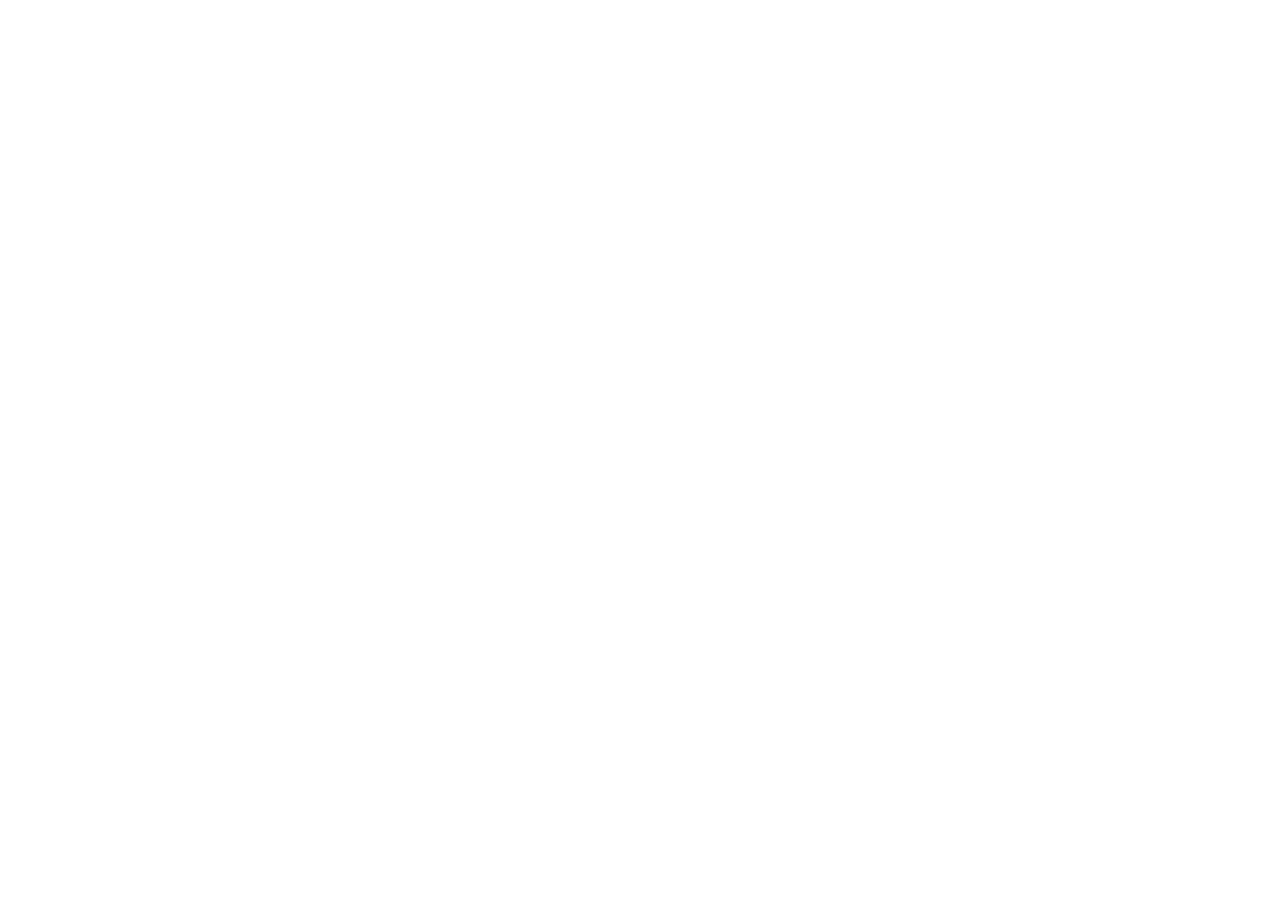
==== index.html @ f334a08d "linked files" ====
<!DOCTYPE html>
<html lang="en">
<head>
    <meta charset="UTF-8">
    <meta http-equiv="X-UA-Compatible" content="IE=edge">
    <meta name="viewport" content="width=device-width, initial-scale=1.0">
    <link rel="stylesheet" href="./style.css">
    <title>Search the museum</title>
</head>
<body>
    
</body>
<script src="./script.js"></script>
</html>
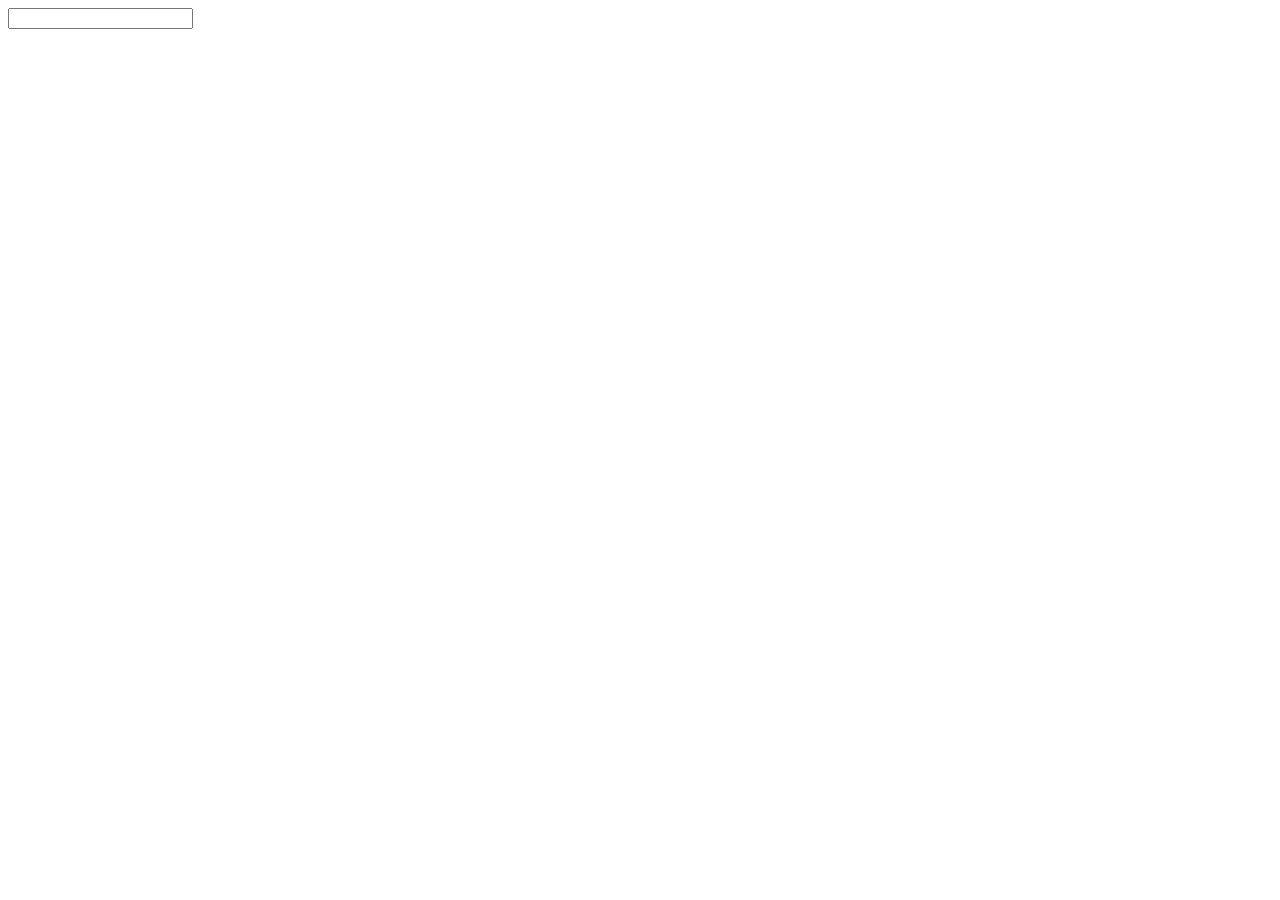
==== commit 3bebbf94: "Images show up" ====
--- a/index.html
+++ b/index.html
@@ -8,7 +8,9 @@
     <title>Search the museum</title>
 </head>
 <body>
-    
+    <form onsubmit="event.preventDefault(); return searchPieces();">
+        <input type="text">
+    </form>
 </body>
 <script src="./script.js"></script>
 </html>--- a/style.css
+++ b/style.css
@@ -0,0 +1,3 @@
+img {
+    max-width: 80vw;
+}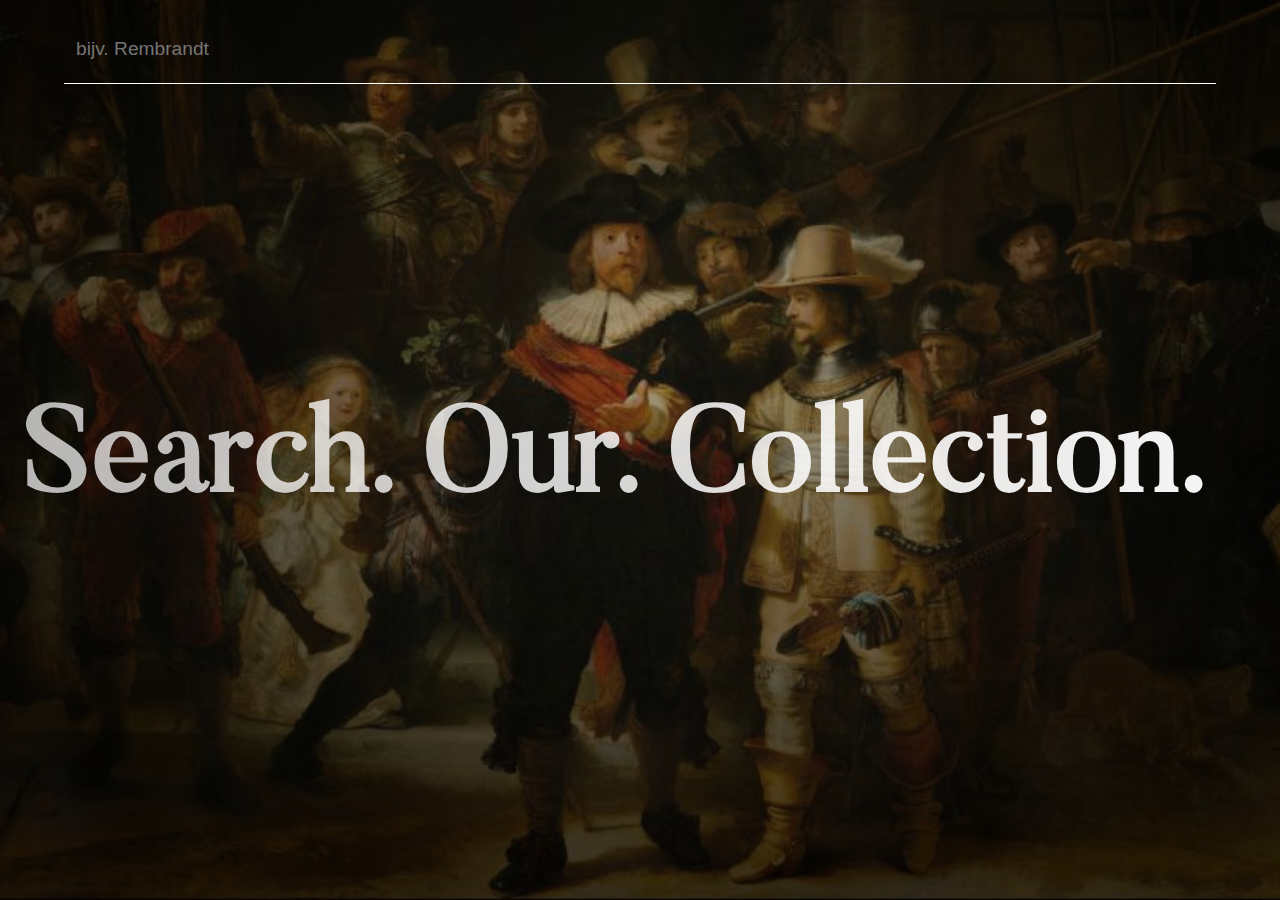
==== commit 8c055f24: "Styled css" ====
--- a/index.html
+++ b/index.html
@@ -8,9 +8,17 @@
     <title>Search the museum</title>
 </head>
 <body>
-    <form onsubmit="event.preventDefault(); return searchPieces();">
-        <input type="text">
-    </form>
+    <header>    
+        <h1>Search. Our. Collection.</h1>
+        
+    </header>
+    <main>
+        <form>
+            <input type="text" placeholder="bijv. Rembrandt">
+            <button type="button">Annuleren</button>
+        </form>
+        <section></section>
+    </main>
 </body>
-<script src="./script.js"></script>
+<script type="module" src="./script.js"></script>
 </html>--- a/style.css
+++ b/style.css
@@ -1,3 +1,143 @@
-img {
-    max-width: 80vw;
+@font-face {
+    font-family: Butler;
+    src: url(./assets/Fonts/Butler_Regular.otf);
+    font-weight: normal;
+}
+
+:root {
+    --heading-font: Butler;
+    --text-font: Helvetica, Arial;
+    --h1-fontsize: clamp(72px, 12vw, 120px);
+    --text-fontsize: clamp(18px, 2.5vw, 24px)
+}
+
+*, *::before, *::after {
+    margin: 0;
+    padding: 0;
+}
+
+body {
+    /* background: radial-gradient(100% 100% at 49.87% 0%, #2D2A22 0%, #000000 100%); */
+    background: radial-gradient(61.58% 61.58% at 49.87% 38.42%, rgba(45, 42, 34, 0.35) 0%, rgba(0, 0, 0, 0.74) 100%), url(./assets/Nachtwacht.jpeg);
+    background-size: cover;
+    background-position: 50% 100%;
+    background-repeat: no-repeat;
+    width: 100vw;
+    height: 100vh;
+    position: relative;
+}
+
+header {
+    padding: 0 24px;
+    height: 100vh;
+    overflow: hidden;
+    position: relative;
+    display: flex;
+    justify-content: center;
+    flex-direction: column;
+    position: relative;
+    z-index: 0;
+}
+header h1 {
+    font-size: var(--h1-fontsize);
+    background: -webkit-linear-gradient(180deg, #FFFFFF -10.75%, rgba(255, 255, 255, 0.7) 100%);
+    -webkit-background-clip: text;
+    -webkit-text-fill-color: transparent;
+    font-family: var(--heading-font);
+    margin-top: 24px;
+}
+
+form {
+    display: flex;
+    margin-top: 16px;
+}
+
+input {
+    height: 7.5vh;
+    background: transparent;
+    border: 0;
+    color: white;
+    border-bottom: 1px solid white; 
+    padding-left: 12px;
+    font-size: 1.2em;
+    min-width: 90%;
+    margin-left: 5%;
+    box-sizing: border-box;
+}
+
+input:focus {
+    outline: none;
+}
+
+form button {
+    background-color: transparent;
+    border: none;
+    color: white;
+    display: inline-block;
+    font-family: var(--text-font);
+    font-size: var(--text-fontsize);
+    padding: 0;
+    transform: translateX(20px);
+    opacity: 0;
+    width: 35%;
+    text-align: center;
+}
+
+
+main {
+    position: absolute;
+    left: 0;
+    right: 0;
+    bottom: 0;
+    top: 0;
+    z-index: 999;
+    background-color: #00000000;
+    overflow: hidden;
+}
+
+main section {
+    height: 60%;
+    width: 100%;
+    margin-top: 10%;
+    display: flex;
+    overflow-x: scroll;
+}
+
+
+/* Hide scrollbar */
+.example::-webkit-scrollbar {
+    display: none;
+  }
+  
+
+  .example {
+    -ms-overflow-style: none;  
+    scrollbar-width: none; 
+  }
+
+.focussed-main {
+    background-color: #000000;
+    transition: .1s;
+}
+
+.focussed-searchbar {
+    transition: .5s; 
+    transition-timing-function: cubic-bezier(0.175, 0.885, 0.340, 1.085); 
+    min-width: 60%;
+}
+
+.focussed-hidebutton {
+    transform: translateX(0px);
+    transition: .5s;
+    opacity: 1;
+
+}
+
+.item {
+   margin-left: 7.5%;
+   border-radius: 20px;
+   height: 100%;
+   width: 80%;
+   object-fit: cover;
+   object-position: center;
 }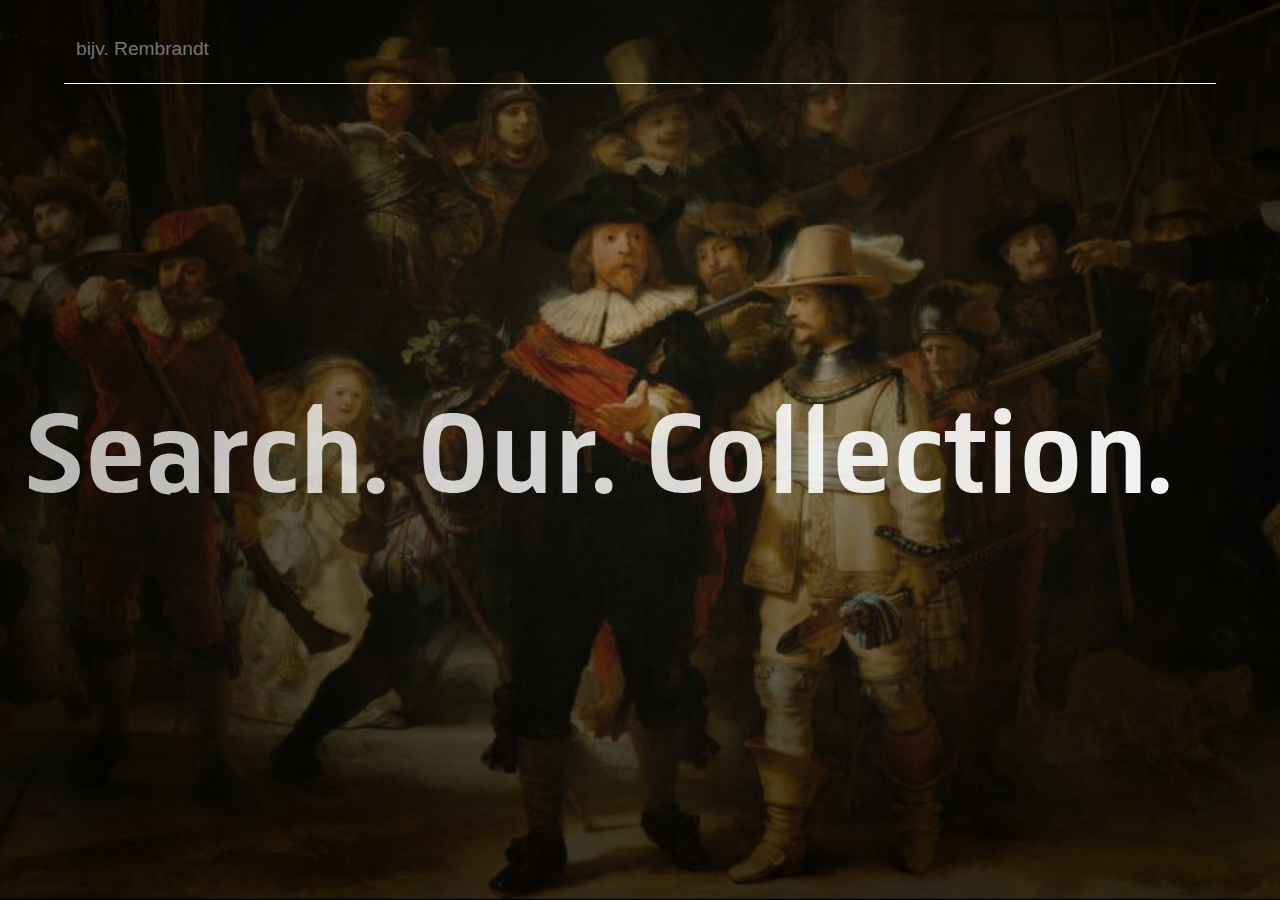
==== commit 41283401: "Trying routie + final detail code" ====
--- a/index.html
+++ b/index.html
@@ -18,7 +18,9 @@
             <button type="button">Annuleren</button>
         </form>
         <section></section>
+        <div id="root"></div>
     </main>
 </body>
+<script src="./routie.js"></script>
 <script type="module" src="./script.js"></script>
 </html>--- a/style.css
+++ b/style.css
@@ -1,14 +1,21 @@
 @font-face {
-    font-family: Butler;
-    src: url(./assets/Fonts/Butler_Regular.otf);
-    font-weight: normal;
+    font-family: "Rijks-Normal";
+    src: url("./assets/fonts/Rijksmuseum-Normal.woff") format("woff");
 }
 
+@font-face {
+    font-family: "Rijks-Bold";
+    src: url("./assets/fonts/Rijksmuseum-Bold.woff") format("woff");
+}
+
+
+
 :root {
-    --heading-font: Butler;
-    --text-font: Helvetica, Arial;
+    --heading-font: Rijks-Bold;
+    --text-font: Rijks-Normal ,Helvetica, Arial;
     --h1-fontsize: clamp(72px, 12vw, 120px);
-    --text-fontsize: clamp(18px, 2.5vw, 24px)
+    --itemtext-fontsize: clamp(24px, 3vw, 36px);
+    --text-fontsize: clamp(18px, 2.5vw, 24px);
 }
 
 *, *::before, *::after {
@@ -35,7 +42,6 @@
     display: flex;
     justify-content: center;
     flex-direction: column;
-    position: relative;
     z-index: 0;
 }
 header h1 {
@@ -95,25 +101,46 @@
     overflow: hidden;
 }
 
-main section {
-    height: 60%;
+main > section {
+    height: 72%;
     width: 100%;
     margin-top: 10%;
     display: flex;
     overflow-x: scroll;
+    -ms-overflow-style: none;  
+    scrollbar-width: none; 
+    scroll-snap-type: x mandatory;
+    scroll-snap-points-x: repeat(300px);
 }
 
-
-/* Hide scrollbar */
-.example::-webkit-scrollbar {
+main section::-webkit-scrollbar {
     display: none;
   }
-  
 
-  .example {
-    -ms-overflow-style: none;  
-    scrollbar-width: none; 
-  }
+figure {
+    height: 100%;
+    min-width: 80%;
+    margin-left: 7.5%;
+    scroll-snap-align: center;
+}
+
+figure:last-of-type {
+    margin-right: 7.5%;
+}
+
+.item {
+    height: 80%;
+    border-radius: 20px;
+    object-fit: cover;
+    object-position: center;
+    width: 100%;
+}
+
+figcaption {
+    color: #FFFFFF;
+    font-size: var(--itemtext-fontsize);
+    font-family: var(--text-font);
+}
 
 .focussed-main {
     background-color: #000000;
@@ -133,11 +160,40 @@
 
 }
 
-.item {
-   margin-left: 7.5%;
-   border-radius: 20px;
-   height: 100%;
-   width: 80%;
-   object-fit: cover;
-   object-position: center;
-}+#root {
+    position: absolute;
+    top: 0;
+    bottom: 0;
+    left: 0;
+    right: 0;
+    /* display: none; */
+}
+
+#root section {
+    height: 100%;
+    width: 100%;
+    /* background-color: aquamarine; */
+}
+
+#root section img {
+    position: absolute;
+    z-index: -1;
+    height: 100vh;
+    top: 0;
+}
+/* .loader {
+    width: 80px;
+    height: 80px;
+    box-sizing: border-box;
+}
+
+.loaderline {
+    width: 30%;
+    height: 30%;
+    border-radius: 5px;
+    background-color: white;
+    position: absolute;
+    bottom: 50%;
+    top: 50%;
+    transform: translateY(-50%);
+  } */